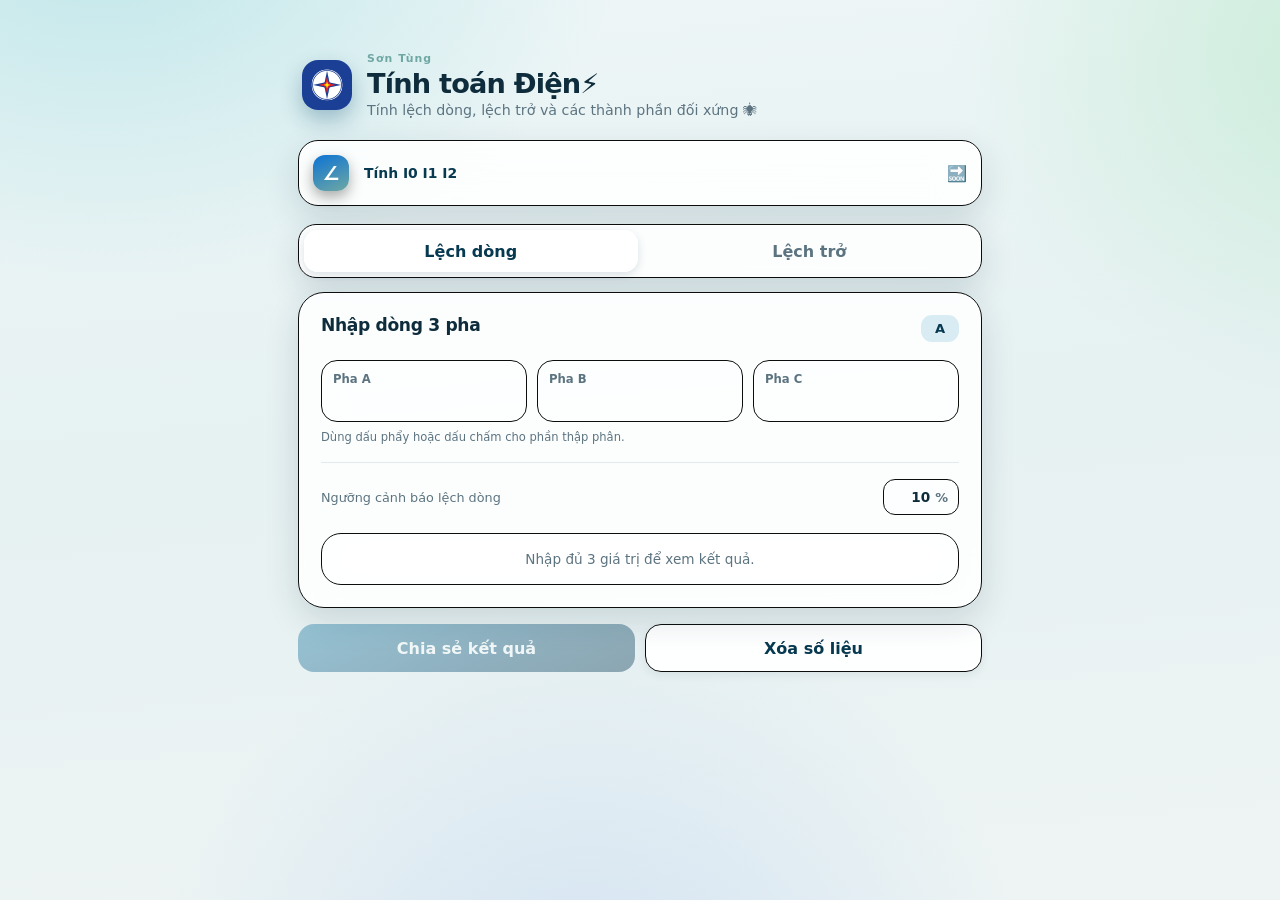
==== index.html @ ec0717c2 "Add files via upload" ====
<!doctype html>
<html lang="vi">
  <head>
    <meta charset="UTF-8" />
    <meta name="viewport" content="width=device-width, initial-scale=1, viewport-fit=cover" />
    <meta name="theme-color" content="#0b4f71" />
    <meta name="description" content="Tính lệch dòng và điện trở cuộn dây động cơ ba pha." />
    <link rel="manifest" href="manifest.json" />
    <link rel="icon" href="icon.svg" type="image/svg+xml" />
    <link rel="apple-touch-icon" href="icon-192.png" />
    <link rel="stylesheet" href="styles.css" />
    <title>Etools</title>
  </head>
  <body>
    <main class="app-shell">
      <header class="hero">
        <div class="brand-mark"><img src="icon-192.png" alt="Sơn Tùng EVN" /></div>
        <div>
          <p class="eyebrow">Sơn Tùng</p>
          <h1>Tính toán Điện⚡</h1>
          <p class="subtitle">Tính lệch dòng, lệch trở và các thành phần đối xứng 🕷</p>
        </div>
      </header>

    

      <a class="tool-launch" href="phasor.html">
        <span class="tool-launch-icon" aria-hidden="true">∠</span>
        <span><strong>Tính I0 I1 I2</strong></span>
        <span aria-hidden="true">🔜</span>
      </a>

      <nav class="mode-tabs" aria-label="Chọn phép tính">
        <button class="tab is-active" type="button" data-target="current-panel" aria-selected="true">Lệch dòng</button>
        <button class="tab" type="button" data-target="resistance-panel" aria-selected="false">Lệch trở</button>
      </nav>

      <section id="current-panel" class="calculator-panel is-active" aria-labelledby="current-title">
        <div class="section-heading">
          <div>
            <h2 id="current-title">Nhập dòng 3 pha</h2>
          </div>
          <div class="unit-pill">A</div>
        </div>

        <div class="input-grid">
          <label class="input-card" for="current-l1">
            <span>Pha A</span>
            <input id="current-l1" inputmode="decimal" autocomplete="off" placeholder="" aria-describedby="current-help" />
          </label>
          <label class="input-card" for="current-l2">
            <span>Pha B</span>
            <input id="current-l2" inputmode="decimal" autocomplete="off" placeholder="" aria-describedby="current-help" />
          </label>
          <label class="input-card" for="current-l3">
            <span>Pha C</span>
            <input id="current-l3" inputmode="decimal" autocomplete="off" placeholder="" aria-describedby="current-help" />
          </label>
        </div>
        <p id="current-help" class="field-help">Dùng dấu phẩy hoặc dấu chấm cho phần thập phân.</p>

        <div class="threshold-row">
          <label for="current-limit">Ngưỡng cảnh báo lệch dòng</label>
          <div class="compact-input"><input id="current-limit" inputmode="decimal" value="10" /><span>%</span></div>
        </div>

        <div id="current-results" class="result-card empty" aria-live="polite">
          <p>Nhập đủ 3 giá trị để xem kết quả.</p>
        </div>
      </section>

      <section id="resistance-panel" class="calculator-panel" aria-labelledby="resistance-title" hidden>
        <div class="section-heading">
          <div>
            <h2 id="resistance-title">Điện trở cuộn dây</h2>
            <p>Nhập ba giá trị đo giữa các đầu dây.</p>
          </div>
          <div class="unit-pill">Ω</div>
        </div>

        <div class="input-grid">
          <label class="input-card" for="resistance-u-v">
            <span>U – V</span>
            <input id="resistance-u-v" inputmode="decimal" autocomplete="off" placeholder="" aria-describedby="resistance-help" />
          </label>
          <label class="input-card" for="resistance-v-w">
            <span>V – W</span>
            <input id="resistance-v-w" inputmode="decimal" autocomplete="off" placeholder="" aria-describedby="resistance-help" />
          </label>
          <label class="input-card" for="resistance-w-u">
            <span>W – U</span>
            <input id="resistance-w-u" inputmode="decimal" autocomplete="off" placeholder="" aria-describedby="resistance-help" />
          </label>
        </div>
        <p id="resistance-help" class="field-help">Dùng cùng đơn vị cho cả ba phép đo (Ω hoặc mΩ).</p>

        

        <div class="threshold-row">
          <label for="resistance-limit">Ngưỡng cảnh báo lệch trở</label>
          <div class="compact-input"><input id="resistance-limit" inputmode="decimal" value="1" /><span>%</span></div>
        </div>

        <div id="resistance-results" class="result-card empty" aria-live="polite">
          <p>Nhập đủ 3 giá trị để xem kết quả.</p>
        </div>
      </section>

  

      <div class="action-row">
        <button id="share-button" class="button secondary" type="button" disabled>Chia sẻ kết quả</button>
        <button id="reset-button" class="button ghost" type="button">Xóa số liệu</button>
      </div>

    </main>
    <script src="app.js"></script>
  </body>
</html>
---- styles.css ----
:root {
  color-scheme: light;
  --ink: #0e2c3b;
  --muted: #5c7480;
  --muted-soft: #7d919b;
  --line: rgba(15, 60, 80, 0.1);
  --canvas: #e9f3f4;
  --brand: #0b4f71;
  --brand-dark: #073950;
  --brand-bright: #1f8fc0;
  --teal: #6fa8a3;
  --glass: rgba(255, 255, 255, 0.89);
  --glass-strong: rgba(255, 255, 255, 0.973);
  --glass-soft: rgba(255, 255, 255, 0.34);
  --glass-border: rgb(13, 13, 14);
  --glass-shadow: 0 12px 34px rgba(9, 46, 66, 0.14), 0 1px 0 rgba(255, 255, 255, 0.6) inset;
  --ok-bg: rgba(7, 167, 119, 0.16);
  --ok: #077a56;
  --warn-bg: rgba(190, 111, 0, 0.16);
  --warn: #9a5800;
}

* { box-sizing: border-box; }

html { -webkit-tap-highlight-color: transparent; }

body {
  margin: 0;
  min-width: 320px;
  min-height: 100vh;
  color: var(--ink);
  background:
    radial-gradient(900px 620px at 8% -8%, #bfe6e9 0%, transparent 58%),
    radial-gradient(800px 640px at 108% 6%, #c9ecd8 0%, transparent 55%),
    radial-gradient(760px 760px at 46% 118%, #cfe1f3 0%, transparent 60%),
    linear-gradient(175deg, #eef6f7 0%, #e6f1f2 48%, #eef4f3 100%);
  background-attachment: fixed;
  font-family: Inter, ui-sans-serif, system-ui, -apple-system, BlinkMacSystemFont, "Segoe UI", sans-serif;
  -webkit-font-smoothing: antialiased;
}

button, input, select { font: inherit; }

.app-shell {
  width: min(100%, 720px);
  min-height: 100vh;
  margin: 0 auto;
  padding: max(24px, env(safe-area-inset-top)) 18px max(34px, env(safe-area-inset-bottom));
}

/* Hero */
.hero { display: flex; align-items: center; gap: 15px; padding: 4px 4px 22px; }
.brand-mark {
  display: grid;
  width: 50px;
  height: 50px;
  flex: 0 0 auto;
  place-items: center;
  overflow: hidden;
  border-radius: 16px;
  box-shadow: 0 10px 22px rgba(11, 79, 113, 0.32), inset 0 1px 1px rgba(255, 255, 255, 0.35);
}
.brand-mark img { width: 100%; height: 100%; object-fit: cover; }
.eyebrow { margin: 0 0 3px; color: var(--teal); font-size: .68rem; font-weight: 750; letter-spacing: .1em; }
h1 { margin: 0; font-size: clamp(1.32rem, 5vw, 1.7rem); letter-spacing: -.03em; }
.subtitle { margin: 3px 0 0; color: var(--muted); font-size: .89rem; }

/* Generic glass surface, used by notices, tool launch, cards, tabs */
.notice,
.tool-launch,
.calculator-panel,
.formula-card,
.phasor-card,
.result-card,
.mode-tabs,
.format-tabs {
  background: var(--glass);
  backdrop-filter: blur(22px) saturate(170%);
  -webkit-backdrop-filter: blur(22px) saturate(170%);
  border: 1px solid var(--glass-border);
  box-shadow: var(--glass-shadow);
}

.notice { display: flex; gap: 10px; align-items: flex-start; margin: 0 0 18px; padding: 13px 15px; border-radius: 18px; color: #245862; font-size: .82rem; line-height: 1.42; }
.notice span { color: var(--teal); font-size: 1.05rem; }
.notice p { margin: 0; }

.tool-launch {
  display: flex;
  align-items: center;
  gap: 15px;
  margin: 0 0 18px;
  padding: 14px;
  border-radius: 20px;
  color: var(--brand-dark);
  text-decoration: none;
  transition: transform .18s ease, box-shadow .18s ease;
}
.tool-launch:active { transform: scale(.98); }
.tool-launch > span:nth-child(2) { flex: 1; }
.tool-launch strong, .tool-launch small { display: block; }
.tool-launch strong { font-size: .87rem; }
.tool-launch small { margin-top: 2px; color: var(--muted); font-size: .73rem; line-height: 1.35; }
.tool-launch-icon {
  display: grid;
  width: 36px;
  height: 36px;
  place-items: center;
  border-radius: 12px;
  color: #fff;
  background: linear-gradient(155deg, #0c73d4, var(--teal));
  box-shadow: 0 6px 14px rgba(5, 14, 0, 0.35);
  font-size: 1.2rem;
  font-weight: 800;
}
.tool-launch > span:last-child { color: var(--muted-soft); }

/* Segmented tab controls (mode + format) */
.mode-tabs, .format-tabs {
  display: grid;
  grid-template-columns: 1fr 1fr;
  gap: 5px;
  margin-bottom: 14px;
  padding: 5px;
  border-radius: 18px;
}
.tab, .format-tab {
  min-height: 42px;
  border: 0;
  border-radius: 14px;
  color: var(--muted);
  background: transparent;
  font-weight: 700;
  cursor: pointer;
  transition: background .18s ease, color .18s ease, box-shadow .18s ease;
}
.tab.is-active, .format-tab.is-active {
  color: var(--brand-dark);
  background: var(--glass-strong);
  box-shadow: 0 3px 10px rgba(9, 46, 66, 0.14), inset 0 1px 0 rgba(255, 255, 255, 0.9);
}

/* Panels & cards */
.calculator-panel, .formula-card, .phasor-card {
  margin-bottom: 16px;
  padding: 22px;
  border-radius: 26px;
}
.section-heading { display: flex; align-items: flex-start; justify-content: space-between; gap: 12px; margin-bottom: 18px; }
h2 { margin: 0; font-size: 1.07rem; letter-spacing: -.02em; }
.section-heading p { margin: 4px 0 0; color: var(--muted); font-size: .84rem; }
.unit-pill {
  min-width: 38px;
  padding: 6px 8px;
  border-radius: 11px;
  color: var(--brand-dark);
  background: rgba(31, 143, 192, 0.16);
  font-size: .82rem;
  font-weight: 800;
  text-align: center;
}

.input-grid { display: grid; grid-template-columns: repeat(3, minmax(0, 1fr)); gap: 10px; }
.input-card {
  display: block;
  padding: 11px 11px 9px;
  border: 1px solid var(--glass-border);
  border-radius: 16px;
  background: var(--glass-soft);
  transition: border-color .15s, box-shadow .15s, background .15s;
}
.input-card:focus-within {
  background: rgba(255, 255, 255, 0.65);
  border-color: rgba(31, 143, 192, 0.55);
  box-shadow: 0 0 0 4px rgba(31, 143, 192, 0.14);
}
.input-card span { display: block; margin-bottom: 5px; color: var(--muted); font-size: .73rem; font-weight: 700; }
input { width: 100%; min-width: 0; border: 0; outline: 0; color: var(--ink); background: transparent; font-weight: 750; font-size: 1rem; }
input::placeholder { color: #9fb2ba; font-weight: 500; font-size: .77rem; }
.field-help { margin: 8px 0 0; color: var(--muted); font-size: .72rem; }

.threshold-row { display: flex; align-items: center; justify-content: space-between; gap: 12px; margin: 18px 0; padding-top: 16px; border-top: 1px solid var(--line); color: var(--muted); font-size: .8rem; }
.winding-row { margin-bottom: -2px; }
.winding-row select {
  max-width: 196px;
  padding: 8px 26px 8px 12px;
  border: 1px solid var(--glass-border);
  border-radius: 12px;
  outline: 0;
  color: var(--ink);
  background: var(--glass-soft);
  font-size: .78rem;
  font-weight: 650;
}
.winding-row select:focus { border-color: rgba(31, 143, 192, 0.55); box-shadow: 0 0 0 4px rgba(31, 143, 192, 0.14); }
.compact-input {
  display: flex;
  align-items: center;
  gap: 3px;
  width: 76px;
  padding: 8px 10px;
  border: 1px solid var(--glass-border);
  border-radius: 12px;
  color: var(--muted);
  background: var(--glass-soft);
}
.compact-input input { text-align: right; font-size: .85rem; }
.compact-input span { font-weight: 700; }

.result-card { padding: 16px; border-radius: 20px; }
.result-card.empty { color: var(--muted); text-align: center; font-size: .85rem; background: var(--glass-soft); box-shadow: none; }
.result-card.empty p { margin: 1px; }
.result-main { display: flex; align-items: center; justify-content: space-between; gap: 12px; padding-bottom: 13px; border-bottom: 1px solid var(--line); }
.result-label { margin: 0; color: var(--muted); font-size: .77rem; font-weight: 700; }
.result-value { margin: 3px 0 0; font-size: 1.45rem; font-weight: 800; letter-spacing: -.04em; color: var(--brand-dark); }
.status { flex: 0 0 auto; padding: 7px 11px; border-radius: 30px; font-size: .72rem; font-weight: 800; }
.status.ok { color: var(--ok); background: var(--ok-bg); }
.status.warn { color: var(--warn); background: var(--warn-bg); }
.result-details { display: grid; grid-template-columns: repeat(2, 1fr); gap: 11px; padding-top: 12px; }
.detail-label { display: block; color: var(--muted); font-size: .7rem; }
.detail-value { display: block; margin-top: 2px; color: var(--ink); font-size: .88rem; font-weight: 750; }

.formula-card { margin-top: 15px; padding: 19px 22px; background: var(--glass-soft); }
.formula-card h2 { margin-bottom: 9px; font-size: .95rem; }
.formula-card p { margin: 5px 0; color: #4e626d; font-family: ui-monospace, SFMono-Regular, Consolas, monospace; font-size: .7rem; line-height: 1.45; }
.formula-card small { display: block; margin-top: 11px; color: var(--muted); font-size: .71rem; line-height: 1.45; }

.action-row { display: grid; grid-template-columns: 1fr 1fr; gap: 10px; margin-top: 16px; }
.button {
  min-height: 48px;
  border: 0;
  border-radius: 16px;
  font-weight: 750;
  cursor: pointer;
  transition: transform .15s ease, box-shadow .15s ease, opacity .15s ease;
}
.button:active { transform: scale(.97); }
.button.secondary {
  color: #fff;
  background: linear-gradient(155deg, #1a7ba6, var(--brand) 60%, var(--brand-dark));
  box-shadow: 0 10px 22px rgba(11, 79, 113, 0.32), inset 0 1px 0 rgba(255, 255, 255, 0.25);
}
.button.secondary:disabled { cursor: not-allowed; opacity: .4; box-shadow: none; }
.button.ghost {
  color: var(--brand-dark);
  background: var(--glass-strong);
  border: 1px solid var(--glass-border);
  box-shadow: 0 3px 10px rgba(9, 46, 66, 0.08);
}
.install-tip { margin: 20px 5px 0; color: var(--muted); font-size: .75rem; line-height: 1.45; text-align: center; }

@media (min-width: 720px) { .app-shell { padding-top: 48px; } }
@media (max-width: 390px) {
  .app-shell { padding-right: 14px; padding-left: 14px; }
  .calculator-panel, .phasor-card { padding: 17px; border-radius: 22px; }
  .input-card { padding-right: 8px; padding-left: 8px; }
}

@media (prefers-reduced-motion: reduce) {
  .button, .tool-launch, .tab, .format-tab { transition: none; }
}
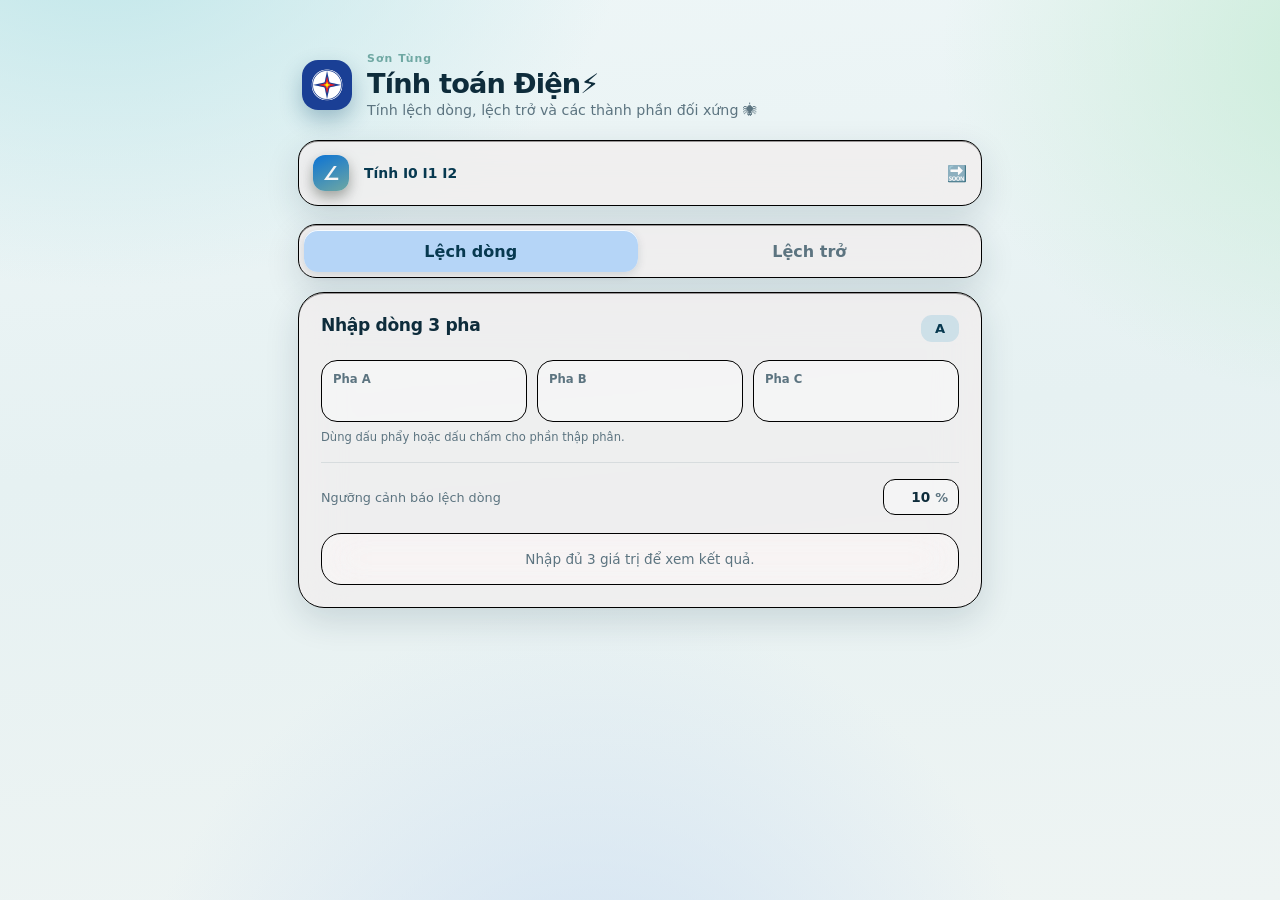
==== commit 6d966ced: "Update index.html" ====
--- a/index.html
+++ b/index.html
@@ -72,8 +72,7 @@
       <section id="resistance-panel" class="calculator-panel" aria-labelledby="resistance-title" hidden>
         <div class="section-heading">
           <div>
-            <h2 id="resistance-title">Điện trở cuộn dây</h2>
-            <p>Nhập ba giá trị đo giữa các đầu dây.</p>
+            <h2 id="resistance-title">Nhập điện trở cuộn dây</h2>
           </div>
           <div class="unit-pill">Ω</div>
         </div>
@@ -106,13 +105,6 @@
         </div>
       </section>
 
-  
-
-      <div class="action-row">
-        <button id="share-button" class="button secondary" type="button" disabled>Chia sẻ kết quả</button>
-        <button id="reset-button" class="button ghost" type="button">Xóa số liệu</button>
-      </div>
-
     </main>
     <script src="app.js"></script>
   </body>
--- a/styles.css
+++ b/styles.css
@@ -9,11 +9,11 @@
   --brand-dark: #073950;
   --brand-bright: #1f8fc0;
   --teal: #6fa8a3;
-  --glass: rgba(255, 255, 255, 0.89);
-  --glass-strong: rgba(255, 255, 255, 0.973);
+  --glass: rgba(243, 237, 237, 0.774);
+  --glass-strong: rgba(179, 212, 247, 0.973);
   --glass-soft: rgba(255, 255, 255, 0.34);
-  --glass-border: rgb(13, 13, 14);
-  --glass-shadow: 0 12px 34px rgba(9, 46, 66, 0.14), 0 1px 0 rgba(255, 255, 255, 0.6) inset;
+  --glass-border: rgb(0, 0, 0);
+  --glass-shadow: 0 12px 34px rgba(9, 46, 66, 0.14), 0 1px 0 rgba(92, 87, 87, 0.6) inset;
   --ok-bg: rgba(7, 167, 119, 0.16);
   --ok: #077a56;
   --warn-bg: rgba(190, 111, 0, 0.16);
@@ -107,7 +107,7 @@
   height: 36px;
   place-items: center;
   border-radius: 12px;
-  color: #fff;
+  color: #f8f6f6;
   background: linear-gradient(155deg, #0c73d4, var(--teal));
   box-shadow: 0 6px 14px rgba(5, 14, 0, 0.35);
   font-size: 1.2rem;
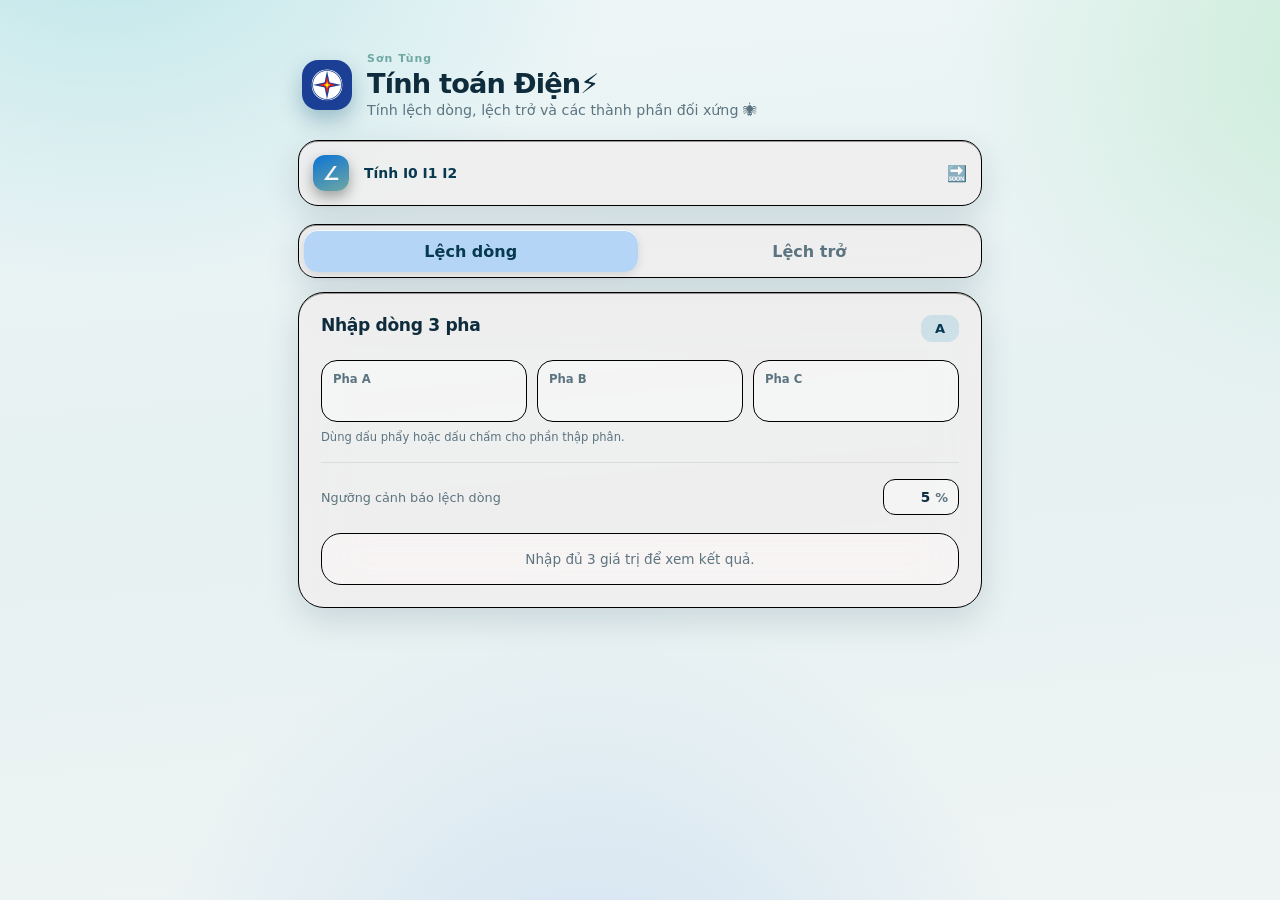
==== commit e5f39a51: "Update index.html" ====
--- a/index.html
+++ b/index.html
@@ -61,7 +61,7 @@
 
         <div class="threshold-row">
           <label for="current-limit">Ngưỡng cảnh báo lệch dòng</label>
-          <div class="compact-input"><input id="current-limit" inputmode="decimal" value="10" /><span>%</span></div>
+          <div class="compact-input"><input id="current-limit" inputmode="decimal" value="5" /><span>%</span></div>
         </div>
 
         <div id="current-results" class="result-card empty" aria-live="polite">
@@ -97,7 +97,7 @@
 
         <div class="threshold-row">
           <label for="resistance-limit">Ngưỡng cảnh báo lệch trở</label>
-          <div class="compact-input"><input id="resistance-limit" inputmode="decimal" value="1" /><span>%</span></div>
+          <div class="compact-input"><input id="resistance-limit" inputmode="decimal" value="5" /><span>%</span></div>
         </div>
 
         <div id="resistance-results" class="result-card empty" aria-live="polite">
